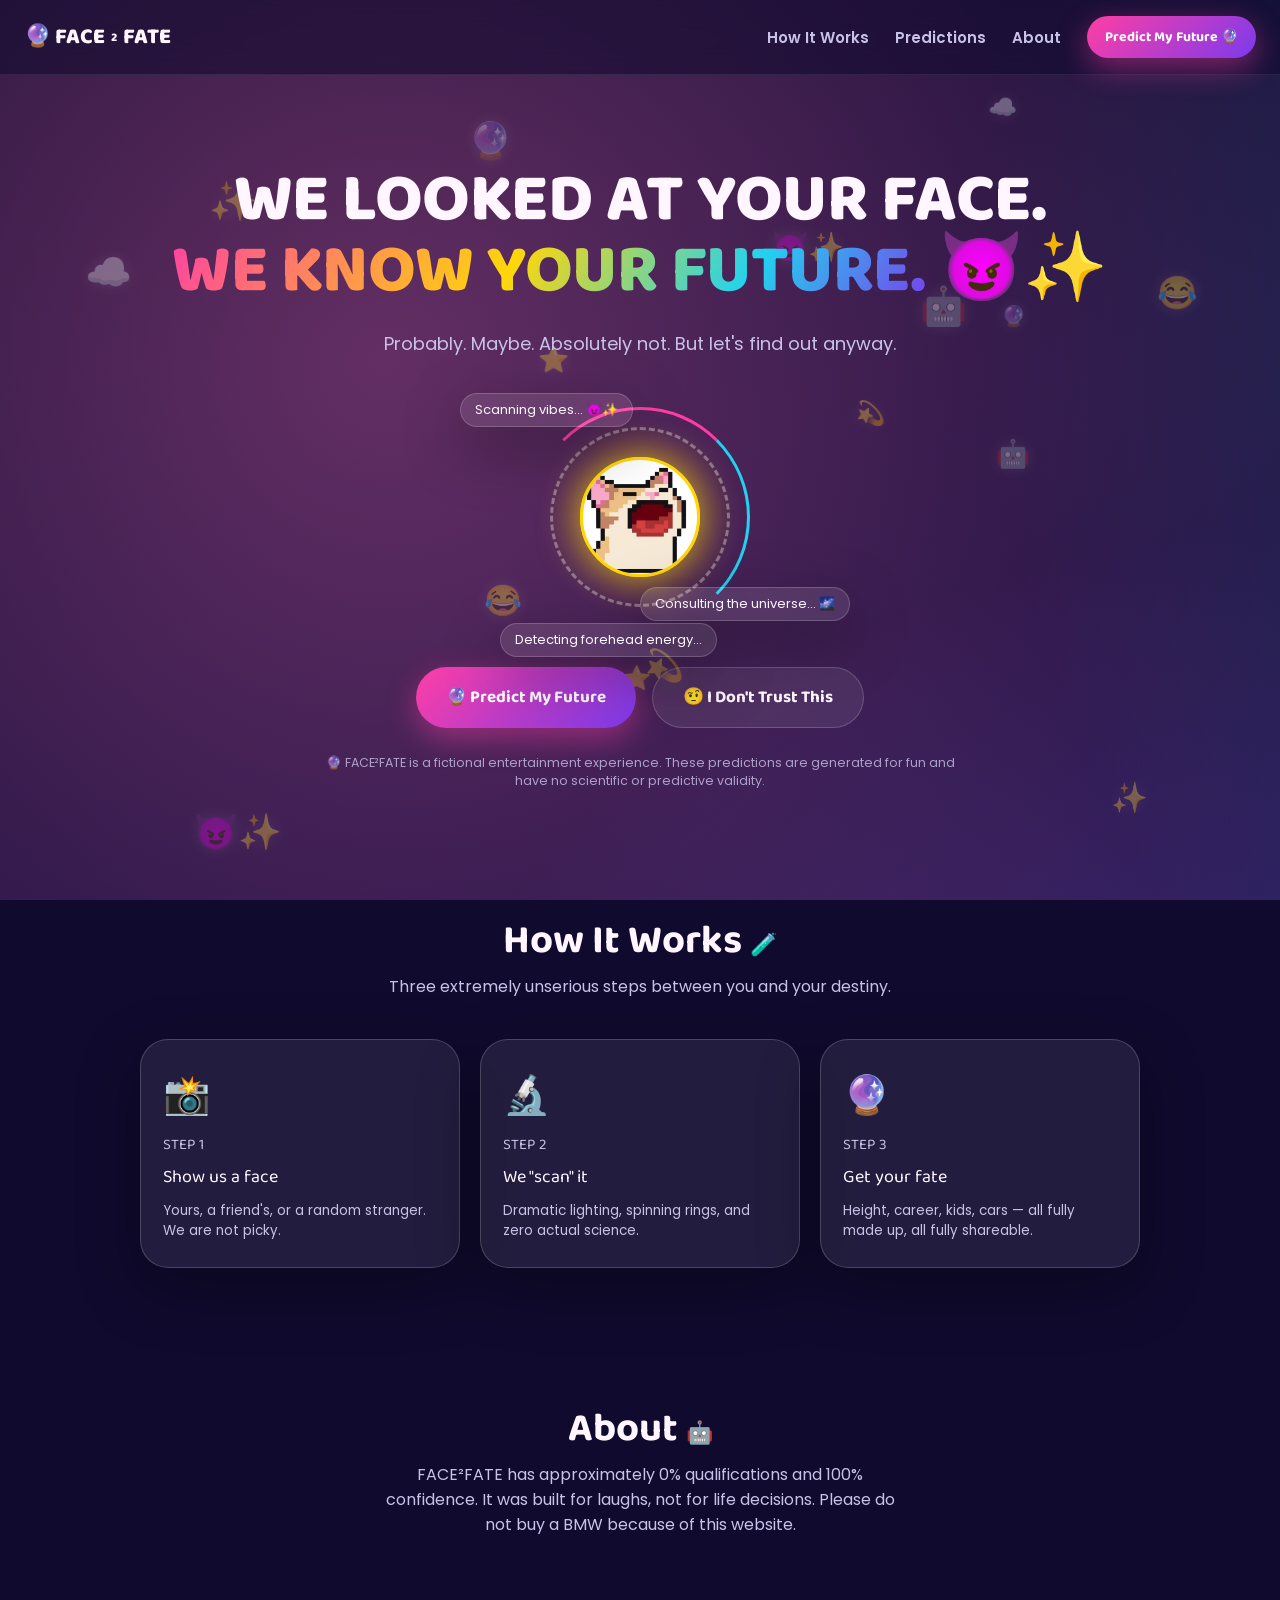
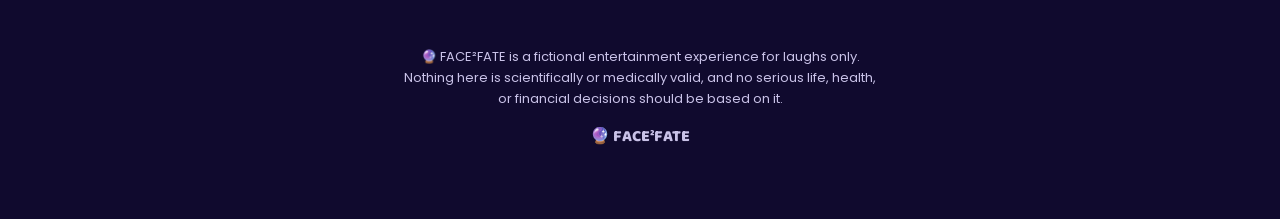
==== frontend/trial.html @ f9b1c4c4 "final" ====
<!DOCTYPE html>
<html lang="en">
<head>
<meta charset="UTF-8">
<meta name="viewport" content="width=device-width, initial-scale=1.0">
<title>FACE²FATE — We Looked At Your Face. We Know Your Future.</title>
<link rel="preconnect" href="https://fonts.googleapis.com">
<link href="https://fonts.googleapis.com/css2?family=Baloo+2:wght@500;600;700;800&family=Poppins:wght@400;500;600;700&display=swap" rel="stylesheet">
<style>
  :root{
    --pink:#ff3ea5;
    --purple:#7c3aed;
    --cyan:#22d3ee;
    --yellow:#ffd60a;
    --bg-deep:#100a2e;
    --bg-deep2:#1c1049;
    --glass:rgba(255,255,255,0.08);
    --glass-border:rgba(255,255,255,0.18);
    --ink:#fff6ff;
    --ink-dim:#c9c2e8;
    --radius-lg:28px;
    --radius-md:20px;
    --radius-sm:14px;
  }
  *{box-sizing:border-box;}
  html{scroll-behavior:smooth;}
  body{
    margin:0;
    font-family:'Poppins',sans-serif;
    color:var(--ink);
    background:var(--bg-deep);
    overflow-x:hidden;
    min-height:100vh;
  }
  h1,h2,h3,.display{
    font-family:'Baloo 2',cursive;
    line-height:1.05;
    margin:0;
  }
  a{color:inherit;}
  button{font-family:inherit;}

  /* ---------- animated background ---------- */
  .bg-wrap{
    position:fixed;
    inset:0;
    z-index:-2;
    background:
      radial-gradient(circle at 15% 20%, rgba(248, 111, 184, 0.35), transparent 40%),
      radial-gradient(circle at 85% 15%, rgba(82, 206, 226, 0.3), transparent 45%),
      radial-gradient(circle at 50% 85%, rgba(158, 113, 236, 0.4), transparent 50%),
      linear-gradient(160deg, var(--bg-deep), var(--bg-deep2) 60%, #240f3f 100%);
    background-size:200% 200%;
    animation: bgShift 18s ease-in-out infinite;
  }
  @keyframes bgShift{
    0%{background-position:0% 0%;}
    50%{background-position:100% 60%;}
    100%{background-position:0% 0%;}
  }
  .floaters{
    position:fixed; inset:0; z-index:-1; overflow:hidden; pointer-events:none;
  }
  .floater{
    position:absolute;
    font-size:28px;
    opacity:0.35;
    filter:drop-shadow(0 0 8px rgba(255,255,255,0.25));
    animation-name: floatUp;
    animation-timing-function: ease-in-out;
    animation-iteration-count: infinite;
  }
  @keyframes floatUp{
    0%{ transform:translateY(0) translateX(0) rotate(0deg); }
    50%{ transform:translateY(-40px) translateX(20px) rotate(15deg); }
    100%{ transform:translateY(0) translateX(0) rotate(0deg); }
  }

  /* ---------- utility ---------- */
  .wrap{max-width:1080px;margin:0 auto;padding:0 24px;}
  .glass{
    background:var(--glass);
    border:1px solid var(--glass-border);
    backdrop-filter:blur(18px);
    -webkit-backdrop-filter:blur(18px);
    border-radius:var(--radius-lg);
    box-shadow:0 20px 60px rgba(0,0,0,0.35);
  }
  .btn{
    display:inline-flex;align-items:center;gap:8px;
    border:none;cursor:pointer;
    border-radius:100px;
    padding:16px 30px;
    font-weight:700;
    font-size:17px;
    font-family:'Baloo 2',cursive;
    transition:transform .18s ease, box-shadow .18s ease, filter .18s ease;
    -webkit-tap-highlight-color:transparent;
  }
  .btn:active{transform:scale(0.95);}
  .btn:hover{transform:translateY(-3px) scale(1.03);}
  .btn-primary{
    background:linear-gradient(135deg, var(--pink), var(--purple));
    color:white;
    box-shadow:0 10px 30px rgba(255,62,165,0.45);
  }
  .btn-primary:hover{ box-shadow:0 16px 40px rgba(255,62,165,0.65); }
  .btn-ghost{
    background:rgba(255,255,255,0.08);
    color:var(--ink);
    border:1.5px solid var(--glass-border);
  }
  .btn-ghost:hover{background:rgba(255,255,255,0.16);}
  .btn-small{padding:10px 18px;font-size:14px;border-radius:100px;}
  .pill{
    display:inline-block;
    padding:6px 16px;
    border-radius:100px;
    background:rgba(255,255,255,0.1);
    border:1px solid var(--glass-border);
    font-size:13px;
    color:var(--ink-dim);
  }
  .grad-text{
    background:linear-gradient(120deg,var(--pink),var(--yellow) 45%,var(--cyan) 75%,var(--purple));
    -webkit-background-clip:text;background-clip:text;color:transparent;
  }
  .screen{ display:none; animation:fadeIn .5s ease both; }
  .screen.active{ display:block; }
  @keyframes fadeIn{ from{opacity:0; transform:translateY(14px);} to{opacity:1; transform:translateY(0);} }
  @media (prefers-reduced-motion: reduce){
    *{animation-duration:0.001ms !important; animation-iteration-count:1 !important; transition-duration:0.001ms !important;}
  }
  :focus-visible{ outline:3px solid var(--yellow); outline-offset:3px; border-radius:8px; }

  /* ---------- navbar ---------- */
  nav{
    position:sticky; top:0; z-index:50;
    display:flex; align-items:center; justify-content:space-between;
    padding:16px 24px;
    backdrop-filter:blur(14px); -webkit-backdrop-filter:blur(14px);
    background:rgba(16,10,46,0.55);
    border-bottom:1px solid rgba(255,255,255,0.08);
  }
  .logo{
    font-family:'Baloo 2',cursive; font-weight:800; font-size:22px;
    display:flex; align-items:center; gap:6px;
  }
  .navlinks{ display:flex; gap:26px; align-items:center; }
  .navlinks a{ font-size:15px; color:var(--ink-dim); text-decoration:none; font-weight:600; }
  .navlinks a:hover{ color:var(--ink); }
  @media (max-width:760px){ .navlinks .navlink{display:none;} }

  /* ---------- hero ---------- */
  .hero{ padding:90px 24px 60px; text-align:center; position:relative; }
  .hero h1{
    font-size:clamp(34px,7vw,68px);
    font-weight:800;
    letter-spacing:-0.5px;
  }
  .hero p.sub{
    margin:22px auto 0;
    max-width:520px;
    font-size:18px;
    color:var(--ink-dim);
  }
  .scanner-hero{
    margin:50px auto 10px;
    width:220px; height:220px;
    position:relative;
    display:flex;align-items:center;justify-content:center;
  }
  .scanner-hero .ring{
    position:absolute; inset:0;
    border-radius:50%;
    border:3px solid transparent;
    border-top-color:var(--pink);
    border-right-color:var(--cyan);
    animation:spin 3s linear infinite;
  }
  .scanner-hero .ring2{
    position:absolute; inset:20px;
    border-radius:50%;
    border:3px dashed rgba(255,255,255,0.35);
    animation:spin 6s linear infinite reverse;
  }
  @keyframes spin{ to{ transform:rotate(360deg); } }
  .face-crossfade{
    position:relative;
    width:120px; height:120px;
  }
  .face-photo{
    position:absolute; top:0; left:0;
    width:120px; height:120px;
    border-radius:50%;
    object-fit:cover;
    background:#fff;
    border:3px solid var(--yellow);
    filter:drop-shadow(0 0 20px rgba(255,214,10,0.5));
  }
  .photo-a{ animation: crossfadeA 0.8s ease-in-out infinite, pulseFace 2.4s ease-in-out infinite; }
  .photo-b{ animation: crossfadeB 0.8s ease-in-out infinite, pulseFace 2.4s ease-in-out infinite; }
  @keyframes crossfadeA{
    0%, 38%   { opacity:1; }
    50%, 88%  { opacity:0; }
    100%      { opacity:1; }
  }
  @keyframes crossfadeB{
    0%, 38%   { opacity:0; }
    50%, 88%  { opacity:1; }
    100%      { opacity:0; }
  }
  @keyframes pulseFace{ 0%,100%{ transform:scale(1);} 50%{ transform:scale(1.08);} }
  .float-tag{
    position:absolute;
    font-size:13px;
    padding:6px 14px;
    border-radius:100px;
    background:rgba(255,255,255,0.1);
    border:1px solid var(--glass-border);
    white-space:nowrap;
    animation:tagFloat 4s ease-in-out infinite;
  }
  @keyframes tagFloat{ 0%,100%{transform:translateY(0);} 50%{transform:translateY(-10px);} }
  .cta-row{ display:flex; gap:16px; justify-content:center; flex-wrap:wrap; margin-top:40px; }
  .disclaimer-strip{
    margin:26px auto 0; max-width:640px;
    font-size:12.5px; color:var(--ink-dim); opacity:0.8;
  }

  /* ---------- section titles ---------- */
  .section{ padding:70px 24px; position:relative; }
  .section-title{
    font-size:clamp(26px,4.4vw,40px);
    text-align:center;
    margin-bottom:12px;
  }
  .section-sub{ text-align:center; color:var(--ink-dim); max-width:520px; margin:0 auto 40px; }

  /* ---------- upload screen ---------- */
  .upload-card{ max-width:640px; margin:40px auto; padding:44px; text-align:center; }
  .dropzone{
    position:relative;
    min-height:220px;
    display:flex; align-items:center; justify-content:center;
    border:2.5px dashed rgba(255,255,255,0.35);
    border-radius:var(--radius-md);
    padding:50px 20px;
    cursor:pointer;
    overflow:hidden;
    transition:border-color .2s, background .2s;
  }
  .dropzone:hover, .dropzone.drag{ border-color:var(--pink); background:rgba(255,62,165,0.08); }
  .dropzone.camera-active{ cursor:default; padding:0; border-style:solid; border-color:var(--cyan); }
  .dropzone .big-emoji{ font-size:52px; display:block; margin-bottom:14px; }
  .dropzone .main-txt{ font-family:'Baloo 2',cursive; font-size:20px; }
  .dropzone .sub-txt{ color:var(--ink-dim); font-size:14px; margin-top:6px; }
  #cameraVideo{
    width:100%; height:100%; min-height:220px;
    object-fit:cover; border-radius:calc(var(--radius-md) - 3px);
    display:none;
  }
  #previewImg{
    width:100%; height:100%; min-height:220px;
    object-fit:cover; border-radius:calc(var(--radius-md) - 3px);
    display:none;
  }
  .dropzone.has-preview{ cursor:pointer; padding:0; border-style:solid; border-color:var(--pink); }
  #fileInput{ display:none; }
  .upload-actions{ display:flex; gap:14px; justify-content:center; margin-top:24px; flex-wrap:wrap; }
  .preview-wrap{ margin-top:26px; }
  .preview-wrap img{ max-width:220px; border-radius:20px; border:3px solid var(--glass-border); }
  .tiny-note{ font-size:13px; color:var(--ink-dim); margin-top:18px; }

  /* ---------- scanner screen ---------- */
  .scan-stage{ position:relative; max-width:480px; margin:30px auto; text-align:center; padding:40px 30px; }
  .scan-orbit-wrap{ position:relative; width:320px; height:320px; margin:0 auto 6px; }
  .scan-frame{
    position:absolute; top:50%; left:50%; transform:translate(-50%,-50%);
    width:240px; height:240px;
    border-radius:28px; overflow:hidden;
    border:3px solid var(--cyan);
    box-shadow:0 0 40px rgba(34,211,238,0.5);
  }
  .orbit-bubble{
    position:absolute; top:50%; left:50%;
    transform:translate(-50%,-50%);
    padding:6px 12px;
    border-radius:100px;
    font-size:12px;
    font-family:'Baloo 2',cursive;
    white-space:nowrap;
    background:rgba(255,255,255,0.12);
    border:1px solid var(--glass-border);
    pointer-events:none;
    z-index:5;
  }
  .scan-frame img{ width:100%; height:100%; object-fit:cover; display:block; }
  .scan-line{
    position:absolute; left:0; right:0; height:3px;
    background:linear-gradient(90deg, transparent, var(--cyan), transparent);
    box-shadow:0 0 12px 3px var(--cyan);
    animation:scanMove 1.6s ease-in-out infinite;
  }
  @keyframes scanMove{ 0%{ top:0%;} 50%{top:96%;} 100%{top:0%;} }
  .corner{ position:absolute; width:26px; height:26px; border:3px solid var(--yellow); }
  .corner.tl{ top:6px; left:6px; border-right:none; border-bottom:none; }
  .corner.tr{ top:6px; right:6px; border-left:none; border-bottom:none; }
  .corner.bl{ bottom:6px; left:6px; border-right:none; border-top:none; }
  .corner.br{ bottom:6px; right:6px; border-left:none; border-top:none; }
  .scan-msg{ font-family:'Baloo 2',cursive; font-size:19px; min-height:28px; }
  .progress-outer{
    width:100%; height:14px; border-radius:100px; background:rgba(255,255,255,0.12);
    margin-top:20px; overflow:hidden; border:1px solid var(--glass-border);
  }
  .progress-inner{
    height:100%; border-radius:100px; width:0%;
    background:linear-gradient(90deg, var(--pink), var(--yellow), var(--cyan));
    transition:width .4s ease;
  }
  .progress-pct{ margin-top:8px; font-size:13px; color:var(--ink-dim); }

  /* ---------- results ---------- */
  .result-header{ text-align:center; padding:50px 24px 10px; }
  .subject-card{
    max-width:340px; margin:24px auto; padding:26px; text-align:center;
  }
  .subject-card img{ width:140px; height:140px; object-fit:cover; border-radius:50%; border:4px solid var(--yellow); }
  .accuracy{ font-family:'Baloo 2',cursive; font-size:30px; margin-top:14px; }
  .accuracy-note{ font-size:12px; color:var(--ink-dim); margin-top:4px; }

  .meter-grid{
    display:grid; grid-template-columns:repeat(auto-fit,minmax(230px,1fr));
    gap:16px; max-width:900px; margin:30px auto 0;
  }
  .meter-card{ padding:18px 20px; }
  .meter-label{ display:flex; justify-content:space-between; font-size:14px; margin-bottom:8px; font-weight:600; }
  .meter-bar-outer{ height:10px; border-radius:100px; background:rgba(255,255,255,0.12); overflow:hidden; }
  .meter-bar-inner{ height:100%; border-radius:100px; width:0%; transition:width 1.1s cubic-bezier(.2,.8,.2,1); }

  .height-card{ max-width:560px; margin:50px auto; padding:40px; text-align:center; }
  .height-num{ font-family:'Baloo 2',cursive; font-size:64px; margin:10px 0; }
  .height-conf{ color:var(--ink-dim); font-size:14px; margin-bottom:14px; }
  .height-explain{ font-size:15px; line-height:1.6; max-width:440px; margin:0 auto; color:var(--ink); }

  .pred-grid{
    display:grid; grid-template-columns:repeat(auto-fit,minmax(250px,1fr));
    gap:20px; max-width:1000px; margin:0 auto;
  }
  .pred-card{
    padding:26px 22px; text-align:left; position:relative; overflow:hidden;
    transition:transform .25s ease;
  }
  .pred-card:hover{ transform:translateY(-6px); }
  .pred-emoji{ font-size:38px; display:block; margin-bottom:10px; }
  .pred-title{ font-family:'Baloo 2',cursive; font-size:15px; color:var(--ink-dim); margin-bottom:6px; }
  .pred-value{ font-family:'Baloo 2',cursive; font-size:24px; margin-bottom:10px; }
  .pred-conf{ font-size:12px; color:var(--yellow); margin-bottom:10px; }
  .pred-explain{ font-size:13.5px; line-height:1.5; color:var(--ink-dim); }

  .stats-grid{
    display:grid; grid-template-columns:repeat(auto-fit,minmax(210px,1fr));
    gap:16px; max-width:960px; margin:0 auto;
  }
  .stat-card{ padding:20px; text-align:center; }
  .stat-num{ font-family:'Baloo 2',cursive; font-size:36px; }
  .stat-label{ font-size:12.5px; color:var(--ink-dim); margin-top:6px; letter-spacing:0.3px; }

  .science-card{ max-width:760px; margin:0 auto; padding:36px; }
  .formula{
    font-family:'Baloo 2',cursive;
    background:rgba(0,0,0,0.25);
    border-radius:16px; padding:14px 18px; margin:10px 0;
    font-size:15px; text-align:center;
  }

  .roast-box{ max-width:600px; margin:0 auto; padding:34px; text-align:center; }
  .roast-text{ font-size:18px; font-family:'Baloo 2',cursive; min-height:60px; margin-bottom:20px; }

  .random-box{ max-width:600px; margin:0 auto; padding:34px; text-align:center; }
  .random-text{ font-size:17px; min-height:50px; margin-bottom:18px; }

  .share-card{
    max-width:380px; margin:0 auto; padding:30px; text-align:center;
    background:linear-gradient(160deg, rgba(255,62,165,0.18), rgba(124,58,237,0.22));
  }
  .share-card img{ width:90px;height:90px;border-radius:50%;object-fit:cover;border:3px solid var(--yellow); }
  .share-logo{ font-family:'Baloo 2',cursive; font-weight:800; font-size:18px; margin-top:10px; }
  .share-line{ font-size:13px; margin:4px 0; color:var(--ink-dim); }
  .share-stats{ display:flex; flex-wrap:wrap; gap:8px; justify-content:center; margin:14px 0; }
  .share-stats span{ font-size:12px; background:rgba(255,255,255,0.12); padding:5px 10px; border-radius:100px; }
  .share-oneliner{ font-family:'Baloo 2',cursive; font-size:14px; margin:10px 0; }
  .share-footer{ font-size:11px; opacity:0.7; margin-top:10px; }
  .share-actions{ display:flex; gap:10px; justify-content:center; flex-wrap:wrap; margin-top:26px; }

  .action-row{ display:flex; gap:16px; justify-content:center; flex-wrap:wrap; margin:50px auto; }

  .compare-grid{ display:grid; grid-template-columns:1fr 1fr; gap:20px; max-width:760px; margin:20px auto; }
  @media (max-width:600px){ .compare-grid{ grid-template-columns:1fr; } }
  .compare-col{ padding:22px; text-align:center; }
  .compare-col img{ width:80px;height:80px;border-radius:50%;object-fit:cover;border:3px solid var(--cyan); margin-bottom:10px;}
  .compare-row{ display:flex; justify-content:space-between; font-size:13.5px; padding:6px 0; border-bottom:1px solid rgba(255,255,255,0.08); }

  footer{ text-align:center; padding:50px 24px 70px; color:var(--ink-dim); font-size:13px; }
  footer .foot-disclaimer{ max-width:480px; margin:0 auto 14px; line-height:1.6; }

  .confetti-piece{
    position:fixed; top:-20px; z-index:999; pointer-events:none;
    border-radius:2px;
  }
  @keyframes confettiFall{
    to{ transform:translateY(110vh) rotate(540deg); opacity:0.3; }
  }
</style>
</head>
<body>

<div class="bg-wrap"></div>
<div class="floaters" id="floaters"></div>

<nav>
  <div class="logo">🔮 FACE<sup style="font-size:12px">2</sup>FATE</div>
  <div class="navlinks">
    <a class="navlink" href="#howitworks">How It Works</a>
    <a class="navlink" href="#predictions">Predictions</a>
    <a class="navlink" href="#about">About</a>
    <button class="btn btn-primary btn-small" onclick="goTo('upload')">Predict My Future 🔮</button>
  </div>
</nav>

<!-- ===================== HERO / LANDING ===================== -->
<section id="home" class="screen active" data-screen="home">
  <div class="hero wrap">
    <h1>WE LOOKED AT YOUR FACE.<br><span class="grad-text">WE KNOW YOUR FUTURE.</span> 😈✨</h1>
    <p class="sub">Probably. Maybe. Absolutely not. But let's find out anyway.</p>

    <div class="scanner-hero">
      <div class="ring"></div>
      <div class="ring2"></div>
      <div class="face-crossfade">
        <img src="[data-uri]" class="face-photo photo-a" alt="Face preview">
        <img src="[data-uri]" class="face-photo photo-b" alt="Face preview">
      </div>
      <span class="float-tag glass" style="top:-14px; left:-70px;">Scanning vibes… 😈✨</span>
      <span class="float-tag glass" style="bottom:6px; right:-100px;">Consulting the universe… 🌌</span>
      <span class="float-tag glass" style="bottom:-30px; left:-30px;">Detecting forehead energy…</span>
    </div>

    <div class="cta-row">
      <button class="btn btn-primary" onclick="goTo('upload')">🔮 Predict My Future</button>
      <button class="btn btn-ghost" onclick="wobbleDoubt()">🤨 I Don't Trust This</button>
    </div>
    <p class="disclaimer-strip">🔮 FACE²FATE is a fictional entertainment experience. These predictions are generated for fun and have no scientific or predictive validity.</p>
  </div>

  <div id="howitworks" class="section">
    <h2 class="section-title">How It Works <span style="font-size:22px">🧪</span></h2>
    <p class="section-sub">Three extremely unserious steps between you and your destiny.</p>
    <div class="pred-grid">
      <div class="glass pred-card"><span class="pred-emoji">📸</span><div class="pred-title">STEP 1</div><div class="pred-value" style="font-size:18px">Show us a face</div><div class="pred-explain">Yours, a friend's, or a random stranger. We are not picky.</div></div>
      <div class="glass pred-card"><span class="pred-emoji">🔬</span><div class="pred-title">STEP 2</div><div class="pred-value" style="font-size:18px">We "scan" it</div><div class="pred-explain">Dramatic lighting, spinning rings, and zero actual science.</div></div>
      <div class="glass pred-card"><span class="pred-emoji">🔮</span><div class="pred-title">STEP 3</div><div class="pred-value" style="font-size:18px">Get your fate</div><div class="pred-explain">Height, career, kids, cars — all fully made up, all fully shareable.</div></div>
    </div>
  </div>

  <div id="about" class="section" style="padding-bottom:20px;">
    <h2 class="section-title">About <span style="font-size:22px">🤖</span></h2>
    <p class="section-sub">FACE²FATE has approximately 0% qualifications and 100% confidence. It was built for laughs, not for life decisions. Please do not buy a BMW because of this website.</p>
  </div>
</section>

<!-- ===================== UPLOAD SCREEN ===================== -->
<section class="screen" data-screen="upload">
  <div class="wrap">
    <div class="result-header">
      <h2 class="section-title">Show us the face that started all this. 😈✨</h2>
    </div>
    <div class="glass upload-card">
      <div class="dropzone" id="dropzone">
        <div id="dropzoneContent">
          <span class="big-emoji">📸</span>
          <div class="main-txt">Drop a face here</div>
          <div class="sub-txt">or click to upload</div>
        </div>
        <video id="cameraVideo" autoplay playsinline muted style="display:none;"></video>
        <img id="previewImg" alt="Uploaded face preview" style="display:none;">
      </div>
      <input type="file" id="fileInput" accept="image/*">
      <p class="tiny-note" id="previewHint" style="display:none;">Looking good. Ready when you are. 😌</p>
      <div class="upload-actions">
        <button class="btn btn-ghost" id="cameraBtn">📷 Use Camera</button>
        <button class="btn btn-ghost" id="randomBtn">🎲 Use a Random Stranger</button>
      </div>
      <button class="btn btn-primary btn-small" id="captureBtn" style="display:none; margin-top:14px;">📸 Capture</button>
      <p class="tiny-note">Don't worry. We're only judging your future. 😌<br>Entertainment only. Our AI has approximately 0% qualifications.</p>
      <div style="margin-top:20px;">
        <button class="btn btn-primary" id="startScanBtn" disabled>🔮 Reveal My Destiny</button>
      </div>
    </div>
  </div>
</section>

<!-- ===================== SCANNER SCREEN ===================== -->
<section class="screen" data-screen="scan">
  <div class="wrap">
    <div class="glass scan-stage">
      <button class="btn btn-ghost btn-small" id="muteBtn" style="position:absolute; top:16px; right:16px;">🔊</button>
      <div class="scan-orbit-wrap" id="scanOrbitWrap">
        <div class="scan-frame">
          <img id="scanImg" alt="Face being scanned">
          <div class="scan-line"></div>
          <div class="corner tl"></div><div class="corner tr"></div>
          <div class="corner bl"></div><div class="corner br"></div>
        </div>
      </div>
      <div class="scan-msg" id="scanMsg">😈✨ Locating forehead…</div>
      <div class="progress-outer"><div class="progress-inner" id="scanProgress"></div></div>
      <div class="progress-pct" id="scanPct">0%</div>
    </div>
  </div>
</section>

<!-- ===================== RESULTS SCREEN ===================== -->
<section class="screen" data-screen="results">
  <div class="wrap">
    <div class="result-header">
      <p class="pill">DESTINY FOUND ✨</p>
      <h2 class="section-title" style="margin-top:14px;">Subject Detected.</h2>
    </div>

    <div class="glass subject-card">
      <img id="resultImg" alt="Scanned face">
      <div class="accuracy">Future Accuracy: <span class="grad-text" id="accuracyNum">97.3%</span></div>
      <div class="accuracy-note">Accuracy may decrease dramatically if you are holding your phone upside down.</div>
    </div>

    <div class="meter-grid" id="meterGrid"></div>

    <div class="glass height-card">
      <div class="pill">📏 HEIGHT PREDICTION</div>
      <div class="height-num grad-text" id="heightNum">5'8"</div>
      <div class="height-conf" id="heightConf">Confidence: 73%</div>
      <div class="height-explain" id="heightExplain"></div>
      <button class="btn btn-ghost btn-small" style="margin-top:20px;" id="roastHeightBtn">😂 Roast My Height Prediction</button>
      <div class="height-explain" id="heightRoast" style="margin-top:12px; color:var(--yellow);"></div>
    </div>

    <div id="predictions" class="section" style="padding-top:10px;">
      <h2 class="section-title">YOUR FUTURE, <span class="grad-text">ACCORDING TO ABSOLUTELY NOTHING</span></h2>
      <div class="pred-grid" id="predGrid"></div>
    </div>

    <div class="section" style="padding-top:0;">
      <h2 class="section-title">📊 Future Statistics</h2>
      <div class="stats-grid" id="statsGrid"></div>
    </div>

    <div class="section" style="padding-top:0;">
      <h2 class="section-title">🧪 The Very Real Science Behind This</h2>
      <div class="glass science-card">
        <p id="scienceIntro"></p>
        <div class="formula">FACE ENERGY × JAWLINE² ÷ EYEBROW CHAOS = FUTURE CAR</div>
        <div class="formula">FOREHEAD INDEX + SMILE VELOCITY = CHILD COUNT</div>
        <div class="formula">NOSE ANGLE × VIBE COEFFICIENT = HEIGHT</div>
      </div>
    </div>

    <div class="section" style="padding-top:0;">
      <div class="glass roast-box">
        <h3 style="font-size:22px; margin-bottom:16px;">😂 Roast Section</h3>
        <div class="roast-text" id="roastText">Click below if you dare.</div>
        <button class="btn btn-primary" id="roastBtn">🔥 Roast Me</button>
      </div>
    </div>

    <div class="section" style="padding-top:0;">
      <div class="glass random-box">
        <h3 style="font-size:22px; margin-bottom:16px;">🎲 One Completely Unnecessary Prediction</h3>
        <div class="random-text" id="randomText">Everyone deserves at least one useless fact about their future.</div>
        <button class="btn btn-ghost" id="randomBtnGen">🎲 Give Me One</button>
      </div>
    </div>

    <div class="section" style="padding-top:0;">
      <h2 class="section-title">Your Future Deserves To Be Shared.</h2>
      <div class="glass share-card" id="shareCard">
        <div class="share-logo">🔮 FACE²FATE</div>
        <img id="shareImg" alt="">
        <div class="share-oneliner" id="shareOneliner"></div>
        <div class="share-stats" id="shareStats"></div>
        <div class="share-footer">Powered by highly questionable science.</div>
      </div>
      <div class="share-actions">
        <button class="btn btn-ghost btn-small" id="screenshotBtn">📸 Screenshot Tip</button>
        <button class="btn btn-ghost btn-small" id="copyBtn">📋 Copy Prediction</button>
        <button class="btn btn-ghost btn-small" id="shareBtn">🔗 Share</button>
        <button class="btn btn-ghost btn-small" id="shareRoastBtn">😂 Share My Roast</button>
      </div>
    </div>

    <div class="action-row">
      <button class="btn btn-primary" id="tryAgainBtn">🔄 Scan Another Victim</button>
      <button class="btn btn-ghost" id="compareBtn">👯 Compare With a Friend</button>
    </div>
  </div>
</section>

<!-- ===================== COMPARE SCREEN ===================== -->
<section class="screen" data-screen="compare">
  <div class="wrap">
    <div class="result-header">
      <h2 class="section-title">👯 Compare Destinies</h2>
      <p class="section-sub">Your first scan is already in. Add a friend to see who wins at life (according to nothing).</p>
    </div>
    <div id="compareUploadArea" class="glass upload-card">
      <div class="dropzone" id="dropzone2">
        <span class="big-emoji">📸</span>
        <div class="main-txt">Drop your friend's face here</div>
        <div class="sub-txt">or click to upload</div>
      </div>
      <input type="file" id="fileInput2" accept="image/*">
      <div class="upload-actions">
        <button class="btn btn-ghost" id="randomBtn2">🎲 Use a Random Stranger</button>
      </div>
    </div>
    <div id="compareResultArea" style="display:none;">
      <div class="compare-grid" id="compareGrid"></div>
      <div class="action-row">
        <button class="btn btn-primary" id="backToResultsBtn">⬅ Back to My Results</button>
      </div>
    </div>
  </div>
</section>

<footer>
  <p class="foot-disclaimer">🔮 FACE²FATE is a fictional entertainment experience for laughs only. Nothing here is scientifically or medically valid, and no serious life, health, or financial decisions should be based on it.</p>
  <div class="logo" style="justify-content:center; font-size:16px;">🔮 FACE²FATE</div>
</footer>

<script>
(function(){
  "use strict";

  /* ================= FLOATING BACKGROUND EMOJIS ================= */
  const floatEmojis = ["✨","💫","🔮","😈✨","🤖","😂","☁️","⭐"];
  const floatersEl = document.getElementById('floaters');
  for(let i=0;i<16;i++){
    const el = document.createElement('div');
    el.className = 'floater';
    el.textContent = floatEmojis[i % floatEmojis.length];
    el.style.left = Math.random()*100 + 'vw';
    el.style.top = Math.random()*100 + 'vh';
    el.style.animationDuration = (6 + Math.random()*8) + 's';
    el.style.animationDelay = (Math.random()*4) + 's';
    el.style.fontSize = (18 + Math.random()*22) + 'px';
    floatersEl.appendChild(el);
  }

  /* ================= SCREEN ROUTER ================= */
  function goTo(name){
    document.querySelectorAll('.screen').forEach(s=>s.classList.remove('active'));
    const target = document.querySelector('.screen[data-screen="'+name+'"]');
    if(target){ target.classList.add('active'); window.scrollTo({top:0, behavior:'smooth'}); }
  }
  window.goTo = goTo;

  function wobbleDoubt(){
    const btn = event.target;
    btn.style.transition='transform .5s';
    btn.style.transform='rotate(-8deg)';
    setTimeout(()=>{ btn.style.transform='rotate(8deg)'; },150);
    setTimeout(()=>{ btn.style.transform='rotate(0deg)'; },300);
    btn.textContent = "😤 Fine, I'll try it";
    setTimeout(()=>{ btn.textContent = "🤨 I Don't Trust This"; },2200);
  }
  window.wobbleDoubt = wobbleDoubt;

  /* ================= SEEDED RNG (deterministic per image) ================= */
  function hashStringToSeed(str){
    let h = 1779033703 ^ str.length;
    for(let i=0;i<str.length;i++){
      h = Math.imul(h ^ str.charCodeAt(i), 3432918353);
      h = (h << 13) | (h >>> 19);
    }
    return function(){
      h = Math.imul(h ^ (h >>> 16), 2246822507);
      h = Math.imul(h ^ (h >>> 13), 3266489909);
      h ^= h >>> 16;
      return (h >>> 0) / 4294967296;
    };
  }
  function makeRng(seedStr){
    const seedFn = hashStringToSeed(seedStr);
    let s = seedFn();
    return function(){
      s = (s * 9301 + 49297) % 233280;
      const r = (s / 233280 + seedFn())/2;
      return r - Math.floor(r);
    };
  }
  function pick(rng, arr){ return arr[Math.floor(rng()*arr.length)]; }
  function range(rng, min, max){ return Math.floor(rng()*(max-min+1))+min; }
  function randomPick(arr){ return arr[Math.floor(Math.random()*arr.length)]; }

  /* ================= PREDICTION ENGINE ================= */
  const HEIGHT_REASONS = [
    "Your eyebrows are approximately 4.7 vibes above average, suggesting elevated vertical ambition.",
    "Based on the scientifically questionable Face-to-Leg Ratio™ and your nose-to-horizontal-axis coefficient, we landed here.",
    "Your face has the aerodynamic characteristics of someone of exactly this height.",
    "Our algorithm measured your cheekbone tilt and multiplied it by pure confidence.",
    "The jawline-to-doorway clearance formula was decisive on this one.",
    "Your ears are positioned at an angle strongly correlated with this exact number, probably."
  ];
  const CHILD_REASONS = [
    "Your eyebrow spacing indicates moderate parental chaos.",
    "Your forehead suggests you will negotiate with toddlers instead of parenting them.",
    "Your smile has exactly this-many-child energy.",
    "Our sensors detected a strong 'I said no juice boxes' aura.",
    "Your nose bridge is statistically linked to bedtime negotiations."
  ];
  const CARS = ["Toyota Fortuner 🚙","Tesla ⚡","BMW 🏁","Mercedes 🖤","Jeep 🌲","Mini Cooper 🔵","Honda 🚗","Tata 🇮🇳","Maruti 🚘","A suspiciously fast go-kart 🏎️"];
  const CAR_REASONS = [
    "Your face contains 84% 'I have somewhere important to be' energy.",
    "Your eyebrows suggest you will one day say 'I deserve something nice' and immediately make a questionable financial decision.",
    "Our engine detected strong 'parking illegally with confidence' vibes.",
    "Your jawline has main-character-in-a-car-commercial energy.",
    "This is simply the car your aura insisted on."
  ];
  const HOMES = ["Kochi 🌴","Bengaluru 💻","Dubai 🌆","Mumbai 🌃","London 🇬🇧","New York 🗽","A tiny apartment above a bakery 🥐","A suspiciously expensive villa 🏛️","Still at your parents' house 💀","Somewhere with terrible rent 😩"];
  const HOME_REASONS = [
    "Your face has detected 3.2 units of luxury aspiration and exactly 0 units of financial restraint.",
    "Our geo-vibe scanner strongly disagrees with your current life plan.",
    "Your cheek symmetry is statistically associated with this exact zip code.",
    "This location matched your chaos-to-rent tolerance ratio.",
    "The algorithm consulted a map at random and this is what happened."
  ];
  const CAREERS = ["Software Engineer 👨‍💻","Entrepreneur 🚀","YouTuber 🎥","Government Employee 🏛️","Designer 🎨","AI Researcher 🤖","Professional Procrastinator 🛌","CEO of a company nobody understands 🧢","Full-time 'figuring it out' 🌀"];
  const CAREER_REASONS = [
    "You have the facial geometry of someone who opens LinkedIn once every six months and suddenly changes their entire career.",
    "Your eyebrows have 'I could run this meeting better' energy.",
    "This job matched your nap-to-ambition ratio precisely.",
    "Our unqualified algorithm is very confident about this one for no reason."
  ];
  const MONEY = ["Rich enough to order dessert without checking the price. 🍰","Comfortably middle class with occasional financial delusion. 💳","Will become rich and immediately buy something unnecessary. 🛍️","Your bank account will know suffering. 😅","Financially fine, emotionally reckless. 💸"];
  const RELATIONSHIP = ["Married at 27 💍","Married at 31 💒","Dating someone you met completely by accident 🎯","Your future spouse is currently unaware of your existence. 😈✨","You will reject them twice before realizing. 🙈","Single but suspiciously peaceful. 🧘"];
  const TRAVEL = ["Japan 🇯🇵","Switzerland 🇨🇭","Dubai 🇦🇪","Paris 🇫🇷","New York 🇺🇸","Maldives 🏝️","Somewhere you can't pronounce 🗺️","Your hometown because flights are expensive 💀"];
  const FOOD = ["Biriyani 🍛","Pizza 🍕","Shawarma 🌯","Burger 🍔","Mom's food 🍲","Instant noodles 🍜","Whatever your friend orders 🤷"];
  const PERSONALITY = [
    "You will become the friend everyone calls for advice but you yourself have no idea what you're doing.",
    "You will say 'I'll sleep early today' approximately 4,700 more times.",
    "Your future contains a suspicious amount of screenshots.",
    "You will open seventeen browser tabs and close zero of them.",
    "You will become weirdly attached to one specific mug."
  ];
  const ROASTS = [
    "Your future is looking bright. Your decision-making skills are not.",
    "According to our calculations, you have the financial discipline of a raccoon near a supermarket.",
    "You're predicted to own a nice car, but emotionally you're still riding the school bus.",
    "Your future children will ask you why you spent money on this website.",
    "Our AI ran the numbers twice, just to be sure you really are like this.",
    "Confidence: 97%. Self-awareness: 4%.",
    "You have big 'reply-all by accident' energy."
  ];
  const RANDOMS = [
    "You will accidentally become famous for a cooking video.",
    "You will own 17 water bottles and lose 16.",
    "One day you will become emotionally attached to a random café.",
    "You will have a favorite chair.",
    "You will argue with Google Maps.",
    "You will say '5 minutes' and arrive 37 minutes later.",
    "Your future pet will secretly control your household.",
    "You will buy a plant and immediately forget it exists.",
    "Someone will compliment your outfit on a day you almost didn't leave home.",
    "You will someday own an unnecessarily expensive coffee machine."
  ];
  const SCAN_MESSAGES = [
    "😈✨ Locating forehead…","📐 Measuring face-to-universe ratio…","🧠 Detecting questionable life choices…",
    "📊 Calculating height from vibes…","🚗 Predicting automobile ownership…","🏠 Consulting Zillow from the future…",
    "👶 Counting imaginary future children…","💰 Estimating future financial irresponsibility…",
    "🧙 Asking the ancient algorithm…","☁️ Checking cloud storage for your destiny…",
    "🤨 This face is suspiciously unpredictable…","🔮 Almost there…"
  ];

  const ORBIT_INSULTS = [
    "not bad, actually 😈✨","hmm, interesting choices","this jawline needs supervision",
    "sir, this is a Wendy's 🍔","bold forehead energy","the chin has questions",
    "we've seen worse. barely.","the algorithm is judging you softly","10/10 would analyze again",
    "your eyebrows are unionizing","suspicious amount of confidence detected","this face pays for guac"
  ];

  const CAMERA_LINES = [
    "Ooh, let's see what we're working with.",
    "Hold still, I'm judging you.",
    "Hmm, not that bad of a face.",
    "Say cheese, or don't, I'm not your mom.",
    "Loading your questionable future.",
    "This is going to be very unscientific."
  ];

  const VOICE_INSULT_LINES = [
    "Hmm, not that bad of a face.",
    "Let's see your future.",
    "Interesting bone structure.",
    "The algorithm is judging you softly.",
    "Please hold still, we're calculating your chaos levels.",
    "Wow. Okay. Moving on.",
    "This face has main character energy, allegedly.",
    "Calculating how many bad decisions you'll make.",
    "Your jawline is being cross examined.",
    "We've seen worse. Barely."
  ];

  let soundEnabled = true;
  function speakLine(text){
    if(!soundEnabled || !('speechSynthesis' in window)) return;
    try{
      window.speechSynthesis.cancel();
      const u = new SpeechSynthesisUtterance(text);
      u.pitch = 1.15; u.rate = 1.03; u.volume = 0.9;
      window.speechSynthesis.speak(u);
    }catch(e){ /* speech not available, fail silently */ }
  }

  function buildPrediction(seedStr){
    const rng = makeRng(seedStr);

    const heightIn = range(rng, 60, 76); // 5'0" to 6'4"
    const feet = Math.floor(heightIn/12), inches = heightIn%12;
    const heightStr = feet + "'" + inches + '"';
    const heightConf = range(rng,58,96);

    const meters = [
      {label:"🔥 Main Character Energy", val: range(rng,55,99)},
      {label:"🧠 Overthinking", val: range(rng,40,95)},
      {label:"💸 Financial Responsibility", val: range(rng,5,60)},
      {label:"🚗 Car Flex Potential", val: range(rng,30,95)},
      {label:"🍗 Says \"Let's Go Eat\"", val: range(rng,70,99)},
      {label:"🧙 Delulu Percentage", val: range(rng,20,90)},
    ];

    const stats = [
      {label:"CHAOS LEVEL", val: range(rng,40,99)},
      {label:"MAIN CHARACTER ENERGY", val: range(rng,50,99)},
      {label:"FINANCIAL RESPONSIBILITY", val: range(rng,5,60)},
      {label:"CHANCE OF MOVING ABROAD", val: range(rng,20,90)},
      {label:"CHANCE OF BUYING SOMETHING UNNECESSARY", val: range(rng,60,99)},
      {label:"CHANCE OF SAYING \"I'M TIRED\"", val: range(rng,85,100)},
      {label:"CHANCE OF BECOMING FAMOUS", val: range(rng,5,80)},
      {label:"CHANCE OF IGNORING GOOD ADVICE", val: range(rng,60,99)},
    ];

    return {
      height: heightStr,
      heightConfidence: heightConf,
      heightExplain: pick(rng, HEIGHT_REASONS),
      children: range(rng,0,5),
      childrenExplain: pick(rng, CHILD_REASONS),
      car: pick(rng, CARS),
      carExplain: pick(rng, CAR_REASONS),
      home: pick(rng, HOMES),
      homeExplain: pick(rng, HOME_REASONS),
      career: pick(rng, CAREERS),
      careerExplain: pick(rng, CAREER_REASONS),
      money: pick(rng, MONEY),
      relationship: pick(rng, RELATIONSHIP),
      travel: pick(rng, TRAVEL),
      food: pick(rng, FOOD),
      personality: pick(rng, PERSONALITY),
      accuracy: (90 + rng()*9.8).toFixed(1),
      meters, stats,
      _rng: rng
    };
  }

  function randomRoast(rng){ return pick(rng, ROASTS); }
  function randomFact(rng){ return pick(rng, RANDOMS); }

  /* ================= STATE ================= */
  let currentImageData = null;
  let currentPrediction = null;
  let compareImageData = null;
  let comparePrediction = null;
  let sessionCounter = 0;

  /* ================= UPLOAD SCREEN LOGIC ================= */
  const dropzone = document.getElementById('dropzone');
  const dropzoneContent = document.getElementById('dropzoneContent');
  const fileInput = document.getElementById('fileInput');
  const previewImg = document.getElementById('previewImg');
  const previewHint = document.getElementById('previewHint');
  const startScanBtn = document.getElementById('startScanBtn');
  const randomBtn = document.getElementById('randomBtn');
  const cameraBtn = document.getElementById('cameraBtn');
  const cameraVideo = document.getElementById('cameraVideo');
  const captureBtn = document.getElementById('captureBtn');
  let cameraActive = false;

  const PLACEHOLDER_FACES = [
    'https://api.dicebear.com/7.x/personas/svg?seed=Aria',
    'https://api.dicebear.com/7.x/personas/svg?seed=Bo',
    'https://api.dicebear.com/7.x/personas/svg?seed=Coco',
    'https://api.dicebear.com/7.x/personas/svg?seed=Dax',
    'https://api.dicebear.com/7.x/personas/svg?seed=Emu'
  ];

  function setUploadedImage(dataUrl){
    currentImageData = dataUrl;
    dropzoneContent.style.display = 'none';
    previewImg.src = dataUrl;
    previewImg.style.display = 'block';
    dropzone.classList.add('has-preview');
    previewHint.style.display = 'block';
    startScanBtn.disabled = false;
  }

  dropzone.addEventListener('click', ()=>{ if(!cameraActive) fileInput.click(); });
  dropzone.addEventListener('dragover', e=>{ e.preventDefault(); dropzone.classList.add('drag'); });
  dropzone.addEventListener('dragleave', ()=> dropzone.classList.remove('drag'));
  dropzone.addEventListener('drop', e=>{
    e.preventDefault(); dropzone.classList.remove('drag');
    const file = e.dataTransfer.files[0];
    if(file) readFile(file);
  });
  fileInput.addEventListener('change', e=>{
    const file = e.target.files[0];
    if(file) readFile(file);
  });
  function readFile(file){
    const reader = new FileReader();
    reader.onload = ()=> setUploadedImage(reader.result);
    reader.readAsDataURL(file);
  }

  randomBtn.addEventListener('click', ()=>{
    const url = PLACEHOLDER_FACES[Math.floor(Math.random()*PLACEHOLDER_FACES.length)];
    setUploadedImage(url);
  });

  let mediaStream = null;
  cameraBtn.addEventListener('click', async ()=>{
    try{
      mediaStream = await navigator.mediaDevices.getUserMedia({video:true});
      cameraVideo.srcObject = mediaStream;
      cameraActive = true;
      dropzone.classList.add('camera-active');
      dropzone.classList.remove('has-preview');
      dropzoneContent.style.display = 'none';
      previewImg.style.display = 'none';
      previewHint.style.display = 'none';
      cameraVideo.style.display = 'block';
      captureBtn.style.display = 'inline-flex';
      speakLine(randomPick(CAMERA_LINES));
    }catch(err){
      alert("Camera not available — please upload a photo instead. 📸");
    }
  });
  function stopCamera(){
    if(mediaStream){ mediaStream.getTracks().forEach(t=>t.stop()); mediaStream = null; }
    cameraActive = false;
    dropzone.classList.remove('camera-active');
    cameraVideo.style.display = 'none';
    captureBtn.style.display = 'none';
    dropzoneContent.style.display = 'block';
  }
  captureBtn.addEventListener('click', ()=>{
    const canvas = document.createElement('canvas');
    canvas.width = cameraVideo.videoWidth; canvas.height = cameraVideo.videoHeight;
    canvas.getContext('2d').drawImage(cameraVideo,0,0);
    const dataUrl = canvas.toDataURL('image/png');
    stopCamera();
    setUploadedImage(dataUrl);
  });

  startScanBtn.addEventListener('click', ()=>{
    if(!currentImageData) return;
    goTo('scan');
    runScanSequence(currentImageData, (imgData)=>{
      sessionCounter++;
      const seed = (imgData.length + '-' + sessionCounter + '-' + imgData.slice(0,40));
      currentPrediction = buildPrediction(seed);
      renderResults(currentImageData, currentPrediction);
      goTo('results');
      launchConfetti();
    });
  });

  /* ================= MUTE TOGGLE ================= */
  const muteBtn = document.getElementById('muteBtn');
  muteBtn.addEventListener('click', ()=>{
    soundEnabled = !soundEnabled;
    muteBtn.textContent = soundEnabled ? '🔊' : '🔇';
    if(!soundEnabled && 'speechSynthesis' in window) window.speechSynthesis.cancel();
  });

  /* ================= ORBITING INSULT BUBBLES ================= */
  let orbitFrame = null;
  let orbitBubbles = [];
  function startOrbit(){
    const wrap = document.getElementById('scanOrbitWrap');
    wrap.querySelectorAll('.orbit-bubble').forEach(el=>el.remove());
    orbitBubbles = [];
    const count = 4;
    const usedTexts = [];
    for(let i=0;i<count;i++){
      let txt;
      do{ txt = randomPick(ORBIT_INSULTS); }while(usedTexts.includes(txt) && usedTexts.length < ORBIT_INSULTS.length);
      usedTexts.push(txt);
      const el = document.createElement('div');
      el.className = 'orbit-bubble glass';
      el.textContent = txt;
      wrap.appendChild(el);
      orbitBubbles.push({
        el,
        angle: (Math.PI*2/count)*i,
        speed: 0.006 + Math.random()*0.004,
        radius: 148 + Math.random()*14
      });
    }
    const swapTimer = setInterval(()=>{
      if(!orbitBubbles.length){ clearInterval(swapTimer); return; }
      const b = orbitBubbles[Math.floor(Math.random()*orbitBubbles.length)];
      b.el.textContent = randomPick(ORBIT_INSULTS);
    }, 1400);
    wrap._swapTimer = swapTimer;

    function tick(){
      orbitBubbles.forEach(b=>{
        b.angle += b.speed;
        const x = Math.cos(b.angle) * b.radius;
        const y = Math.sin(b.angle) * b.radius * 0.62;
        b.el.style.transform = `translate(calc(-50% + ${x}px), calc(-50% + ${y}px))`;
        b.el.style.opacity = 0.55 + 0.45*((Math.sin(b.angle)+1)/2);
      });
      orbitFrame = requestAnimationFrame(tick);
    }
    tick();
  }
  function stopOrbit(){
    if(orbitFrame) cancelAnimationFrame(orbitFrame);
    orbitFrame = null;
    const wrap = document.getElementById('scanOrbitWrap');
    if(wrap && wrap._swapTimer) clearInterval(wrap._swapTimer);
    if(wrap) wrap.querySelectorAll('.orbit-bubble').forEach(el=>el.remove());
    orbitBubbles = [];
  }

  /* ================= SCAN SEQUENCE ================= */
  function runScanSequence(imgData, onDone){
    document.getElementById('scanImg').src = imgData;
    const msgEl = document.getElementById('scanMsg');
    const progEl = document.getElementById('scanProgress');
    const pctEl = document.getElementById('scanPct');
    let i = 0, pct = 0;
    msgEl.textContent = SCAN_MESSAGES[0];
    progEl.style.width = '0%';
    pctEl.textContent = '0%';

    startOrbit();
    speakLine("Let's see your future.");

    const msgInterval = setInterval(()=>{
      i = (i+1) % SCAN_MESSAGES.length;
      msgEl.textContent = SCAN_MESSAGES[i];
    }, 650);

    const voiceInterval = setInterval(()=>{
      speakLine(randomPick(VOICE_INSULT_LINES));
    }, 2200);

    const totalMs = 6000;
    const stepMs = 120;
    const steps = totalMs/stepMs;
    let step = 0;
    const progInterval = setInterval(()=>{
      step++;
      pct = Math.min(100, Math.round((step/steps)*100));
      progEl.style.width = pct + '%';
      pctEl.textContent = pct + '%';
      if(pct >= 100){
        clearInterval(progInterval);
        clearInterval(msgInterval);
        clearInterval(voiceInterval);
        stopOrbit();
        msgEl.textContent = "DESTINY FOUND. ✨";
        speakLine("Destiny found.");
        setTimeout(()=> onDone(imgData), 700);
      }
    }, stepMs);
  }

  /* ================= RENDER RESULTS ================= */
  function renderResults(imgData, pred){
    document.getElementById('resultImg').src = imgData;
    document.getElementById('accuracyNum').textContent = pred.accuracy + '%';

    // meters
    const meterGrid = document.getElementById('meterGrid');
    meterGrid.innerHTML = '';
    pred.meters.forEach(m=>{
      const card = document.createElement('div');
      card.className = 'glass meter-card';
      card.innerHTML = `<div class="meter-label"><span>${m.label}</span><span>${m.val}%</span></div>
        <div class="meter-bar-outer"><div class="meter-bar-inner" style="background:linear-gradient(90deg,var(--pink),var(--cyan))"></div></div>`;
      meterGrid.appendChild(card);
      requestAnimationFrame(()=>{ card.querySelector('.meter-bar-inner').style.width = m.val + '%'; });
    });

    // height
    document.getElementById('heightNum').textContent = pred.height;
    document.getElementById('heightConf').textContent = 'Confidence: ' + pred.heightConfidence + '%';
    document.getElementById('heightExplain').textContent = pred.heightExplain;
    document.getElementById('heightRoast').textContent = '';

    // prediction cards
    const predGrid = document.getElementById('predGrid');
    const cards = [
      {emoji:'👶', title:'FUTURE CHILDREN', value: pred.children + (pred.children===1?' CHILD':' CHILDREN'), conf: range_disp(pred), explain: pred.childrenExplain},
      {emoji:'🚗', title:'YOUR FUTURE CAR', value: pred.car, conf: null, explain: pred.carExplain},
      {emoji:'🏠', title:'YOUR FUTURE HOME', value: pred.home, conf: null, explain: pred.homeExplain},
      {emoji:'💼', title:'FUTURE CAREER', value: pred.career, conf: null, explain: pred.careerExplain},
      {emoji:'💰', title:'FINANCIAL DESTINY', value: pred.money, conf: null, explain: ''},
      {emoji:'💘', title:'ROMANTIC DESTINY', value: pred.relationship, conf: null, explain: ''},
      {emoji:'✈️', title:'MOST LIKELY DESTINATION', value: pred.travel, conf: null, explain: ''},
      {emoji:'🍕', title:'FUTURE COMFORT FOOD', value: pred.food, conf: null, explain: ''},
      {emoji:'🧠', title:'FUTURE PERSONALITY', value: '', conf: null, explain: pred.personality},
    ];
    predGrid.innerHTML = '';
    cards.forEach(c=>{
      const div = document.createElement('div');
      div.className = 'glass pred-card';
      div.innerHTML = `<span class="pred-emoji">${c.emoji}</span>
        <div class="pred-title">${c.title}</div>
        ${c.value ? `<div class="pred-value">${c.value}</div>` : ''}
        ${c.explain ? `<div class="pred-explain">${c.explain}</div>` : ''}`;
      predGrid.appendChild(div);
    });

    // stats
    const statsGrid = document.getElementById('statsGrid');
    statsGrid.innerHTML = '';
    pred.stats.forEach(s=>{
      const div = document.createElement('div');
      div.className = 'glass stat-card';
      div.innerHTML = `<div class="stat-num grad-text" data-target="${s.val}">0%</div><div class="stat-label">${s.label}</div>`;
      statsGrid.appendChild(div);
    });
    animateCounters(statsGrid);

    document.getElementById('scienceIntro').textContent =
      "After analyzing 17 facial pixels, 3 eyebrow angles, 2 vibes and one completely unnecessary quantum equation, our proprietary algorithm determined the results above. We stand by none of it.";

    document.getElementById('roastText').textContent = 'Click below if you dare.';
    document.getElementById('randomText').textContent = 'Everyone deserves at least one useless fact about their future.';

    // share card
    document.getElementById('shareImg').src = imgData;
    document.getElementById('shareOneliner').textContent = '"' + pred.personality + '"';
    const shareStats = document.getElementById('shareStats');
    shareStats.innerHTML = '';
    [
      '📏 ' + pred.height, '🚗 ' + pred.car.split(' ')[0], '🏠 ' + pred.home.split(' ')[0],
      '👶 ' + pred.children, '🔥 ' + pred.meters[0].val + '%'
    ].forEach(txt=>{
      const span = document.createElement('span');
      span.textContent = txt;
      shareStats.appendChild(span);
    });
  }

  function range_disp(pred){ return null; }

  function animateCounters(container){
    container.querySelectorAll('.stat-num').forEach(el=>{
      const target = parseInt(el.getAttribute('data-target'),10);
      let cur = 0;
      const dur = 900, stepTime = 20;
      const steps = dur/stepTime;
      const inc = target/steps;
      const timer = setInterval(()=>{
        cur += inc;
        if(cur >= target){ cur = target; clearInterval(timer); }
        el.textContent = Math.round(cur) + '%';
      }, stepTime);
    });
  }

  /* ================= ROAST / RANDOM BUTTONS ================= */
  document.getElementById('roastHeightBtn').addEventListener('click', ()=>{
    if(!currentPrediction) return;
    const txt = pick(currentPrediction._rng, ROASTS);
    document.getElementById('heightRoast').textContent = txt;
  });

  document.getElementById('roastBtn').addEventListener('click', ()=>{
    if(!currentPrediction) return;
    const el = document.getElementById('roastText');
    el.style.opacity = 0;
    setTimeout(()=>{
      el.textContent = randomRoast(currentPrediction._rng);
      el.style.transition='opacity .4s';
      el.style.opacity = 1;
    },150);
  });

  document.getElementById('randomBtnGen').addEventListener('click', ()=>{
    if(!currentPrediction) return;
    const el = document.getElementById('randomText');
    el.style.opacity = 0;
    setTimeout(()=>{
      el.textContent = randomFact(currentPrediction._rng);
      el.style.transition='opacity .4s';
      el.style.opacity = 1;
    },150);
  });

  /* ================= SHARE ACTIONS ================= */
  document.getElementById('screenshotBtn').addEventListener('click', ()=>{
    alert("📸 Take a screenshot now and send it to your most gullible friend!");
  });
  document.getElementById('copyBtn').addEventListener('click', async ()=>{
    if(!currentPrediction) return;
    const text = `🔮 FACE²FATE says I'll be ${currentPrediction.height} tall, drive a ${currentPrediction.car}, live in ${currentPrediction.home}, and have ${currentPrediction.children} kids. Powered by highly questionable science.`;
    try{ await navigator.clipboard.writeText(text); flashBtn('copyBtn','✅ Copied!'); }
    catch(e){ alert(text); }
  });
  document.getElementById('shareBtn').addEventListener('click', async ()=>{
    if(!currentPrediction) return;
    const text = `🔮 FACE²FATE says I'll be ${currentPrediction.height} tall and drive a ${currentPrediction.car}! What's your destiny?`;
    if(navigator.share){
      try{ await navigator.share({ title:'FACE²FATE', text }); }catch(e){}
    } else {
      try{ await navigator.clipboard.writeText(text); flashBtn('shareBtn','✅ Copied to share!'); }
      catch(e){ alert(text); }
    }
  });
  document.getElementById('shareRoastBtn').addEventListener('click', async ()=>{
    const roastEl = document.getElementById('roastText');
    const text = "🔥 FACE²FATE roasted me: \"" + roastEl.textContent + "\"";
    if(navigator.share){
      try{ await navigator.share({ title:'FACE²FATE Roast', text }); }catch(e){}
    } else {
      try{ await navigator.clipboard.writeText(text); flashBtn('shareRoastBtn','✅ Copied!'); }
      catch(e){ alert(text); }
    }
  });
  function flashBtn(id, msg){
    const btn = document.getElementById(id);
    const orig = btn.textContent;
    btn.textContent = msg;
    setTimeout(()=> btn.textContent = orig, 1600);
  }

  /* ================= TRY AGAIN ================= */
  document.getElementById('tryAgainBtn').addEventListener('click', ()=>{
    currentImageData = null;
    stopCamera();
    previewImg.style.display = 'none';
    previewImg.src = '';
    previewHint.style.display = 'none';
    dropzone.classList.remove('has-preview');
    dropzoneContent.style.display = 'block';
    startScanBtn.disabled = true;
    fileInput.value = '';
    goTo('upload');
  });

  /* ================= COMPARE FEATURE ================= */
  const dropzone2 = document.getElementById('dropzone2');
  const fileInput2 = document.getElementById('fileInput2');
  const randomBtn2 = document.getElementById('randomBtn2');
  const compareUploadArea = document.getElementById('compareUploadArea');
  const compareResultArea = document.getElementById('compareResultArea');

  document.getElementById('compareBtn').addEventListener('click', ()=>{
    compareUploadArea.style.display = 'block';
    compareResultArea.style.display = 'none';
    goTo('compare');
  });
  document.getElementById('backToResultsBtn').addEventListener('click', ()=> goTo('results'));

  dropzone2.addEventListener('click', ()=> fileInput2.click());
  fileInput2.addEventListener('change', e=>{
    const file = e.target.files[0];
    if(file){
      const reader = new FileReader();
      reader.onload = ()=> finishCompare(reader.result);
      reader.readAsDataURL(file);
    }
  });
  randomBtn2.addEventListener('click', ()=>{
    const url = PLACEHOLDER_FACES[Math.floor(Math.random()*PLACEHOLDER_FACES.length)];
    finishCompare(url);
  });

  function finishCompare(imgData){
    compareImageData = imgData;
    sessionCounter++;
    const seed = (imgData.length + '-cmp-' + sessionCounter + '-' + imgData.slice(0,40));
    comparePrediction = buildPrediction(seed);
    renderCompare();
    compareUploadArea.style.display = 'none';
    compareResultArea.style.display = 'block';
  }

  function renderCompare(){
    if(!currentPrediction){ alert('Scan your own face first! 🔮'); goTo('results'); return; }
    const grid = document.getElementById('compareGrid');
    grid.innerHTML = '';
    [ {img: currentImageData, pred: currentPrediction, label:'You'},
      {img: compareImageData, pred: comparePrediction, label:'Friend'} ].forEach(p=>{
      const col = document.createElement('div');
      col.className = 'glass compare-col';
      col.innerHTML = `<img src="${p.img}" alt="">
        <div style="font-family:'Baloo 2',cursive; font-size:16px; margin-bottom:10px;">${p.label}</div>
        <div class="compare-row"><span>📏 Height</span><span>${p.pred.height}</span></div>
        <div class="compare-row"><span>🔥 Main Char</span><span>${p.pred.meters[0].val}%</span></div>
        <div class="compare-row"><span>💰 Money</span><span>${p.pred.stats[2].val}%</span></div>
        <div class="compare-row"><span>🚗 Car</span><span>${p.pred.car.split(' ')[0]}</span></div>
        <div class="compare-row"><span>👶 Kids</span><span>${p.pred.children}</span></div>
        <div class="compare-row"><span>🧙 Delulu</span><span>${p.pred.meters[5].val}%</span></div>`;
      grid.appendChild(col);
    });
  }

  /* ================= CONFETTI ================= */
  function launchConfetti(){
    const colors = ['#ff3ea5','#7c3aed','#22d3ee','#ffd60a','#ffffff'];
    for(let i=0;i<60;i++){
      const piece = document.createElement('div');
      piece.className = 'confetti-piece';
      const size = 6 + Math.random()*8;
      piece.style.width = size+'px';
      piece.style.height = (size*0.4)+'px';
      piece.style.left = Math.random()*100 + 'vw';
      piece.style.background = colors[Math.floor(Math.random()*colors.length)];
      piece.style.animation = `confettiFall ${1.6+Math.random()*1.4}s ease-in forwards`;
      piece.style.transform = `rotate(${Math.random()*360}deg)`;
      document.body.appendChild(piece);
      setTimeout(()=> piece.remove(), 3200);
    }
  }

})();
</script>
</body>
</html>
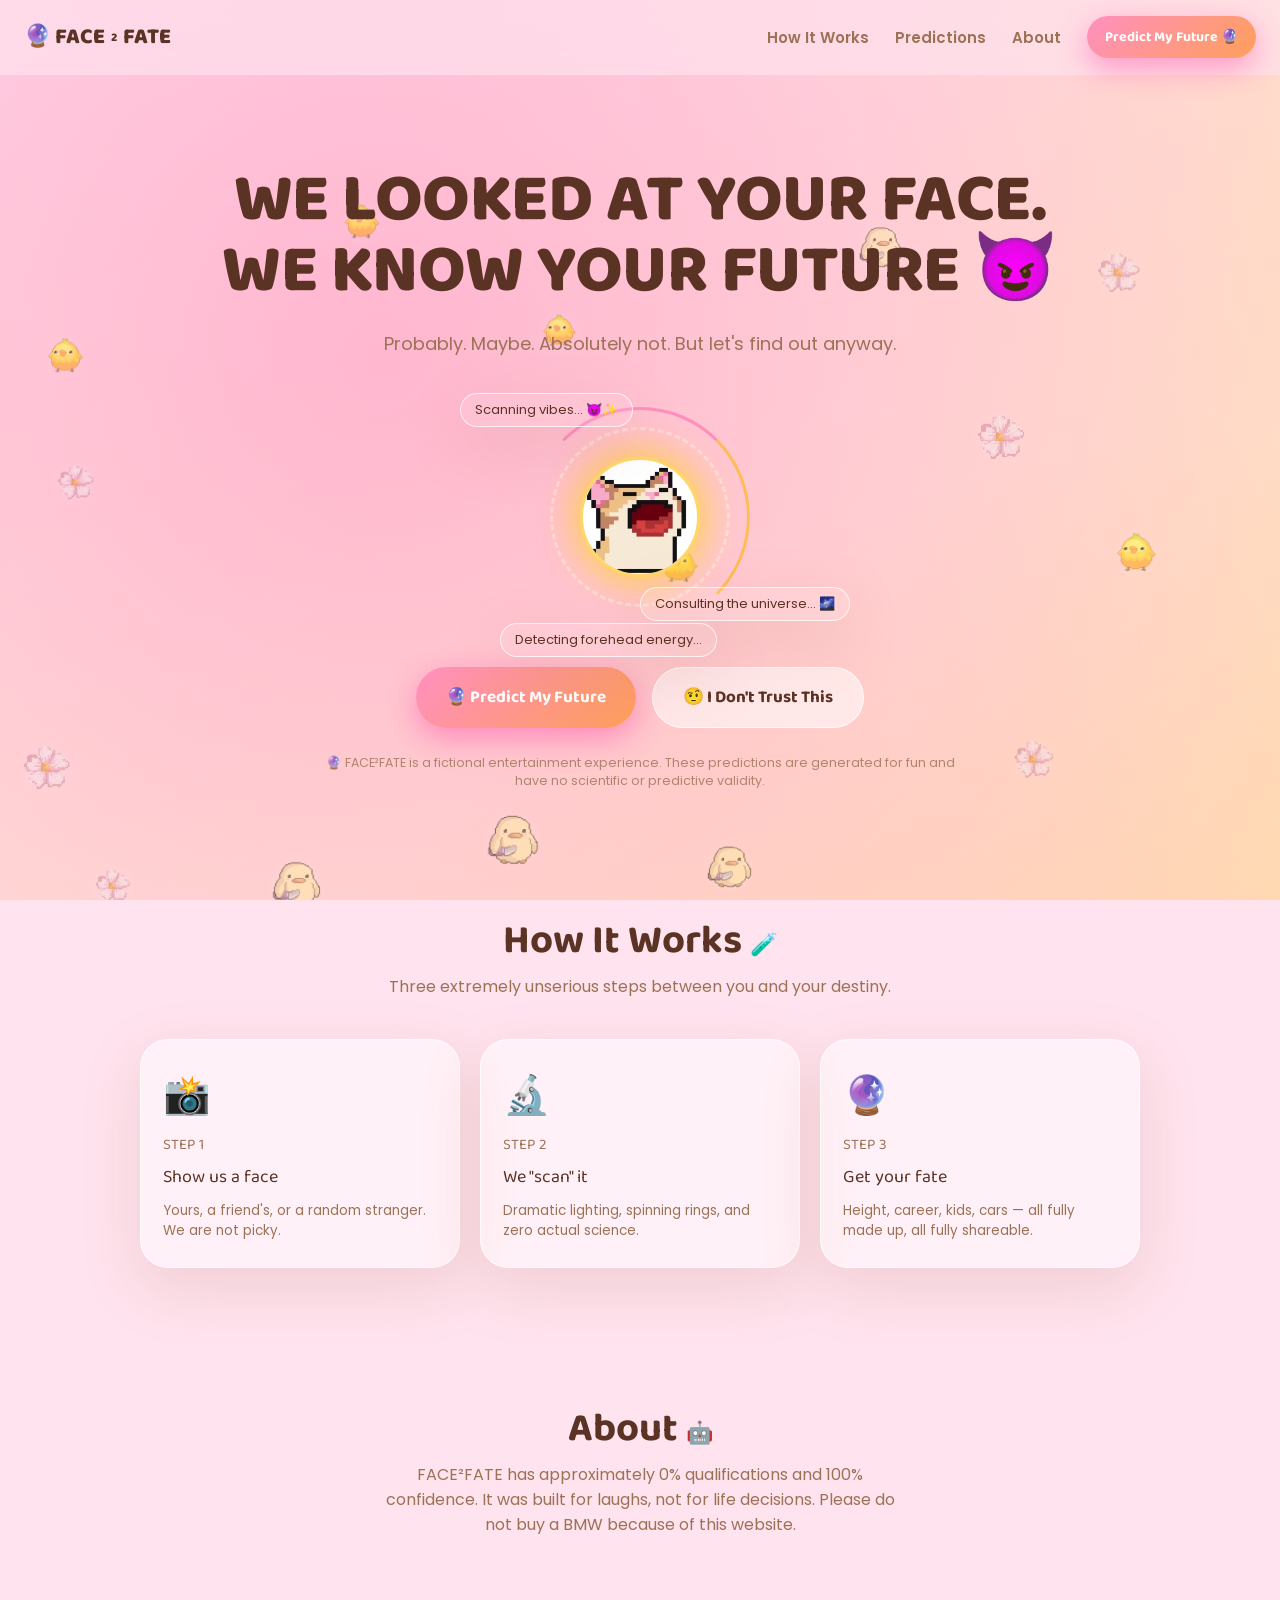
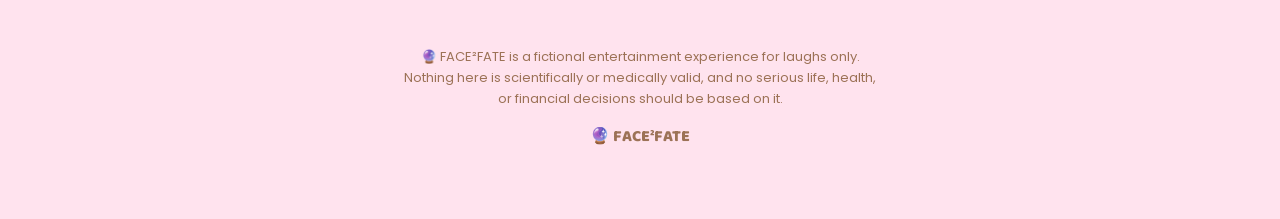
==== commit 5d4a5fcd: "new" ====
--- a/frontend/trial.html
+++ b/frontend/trial.html
@@ -8,16 +8,16 @@
 <link href="https://fonts.googleapis.com/css2?family=Baloo+2:wght@500;600;700;800&family=Poppins:wght@400;500;600;700&display=swap" rel="stylesheet">
 <style>
   :root{
-    --pink:#ff3ea5;
-    --purple:#7c3aed;
-    --cyan:#22d3ee;
-    --yellow:#ffd60a;
-    --bg-deep:#100a2e;
-    --bg-deep2:#1c1049;
-    --glass:rgba(255,255,255,0.08);
-    --glass-border:rgba(255,255,255,0.18);
-    --ink:#fff6ff;
-    --ink-dim:#c9c2e8;
+    --pink:#ff8fbf;
+    --orange:#ff9f5a;
+    --gold:#ffbe55;
+    --yellow:#ffd66b;
+    --bg-deep:#ffe3ee;
+    --bg-deep2:#fff0c9;
+    --glass:rgba(255,255,255,0.5);
+    --glass-border:rgba(255,255,255,0.75);
+    --ink:#5a3324;
+    --ink-dim:#9c7256;
     --radius-lg:28px;
     --radius-md:20px;
     --radius-sm:14px;
@@ -46,10 +46,10 @@
     inset:0;
     z-index:-2;
     background:
-      radial-gradient(circle at 15% 20%, rgba(248, 111, 184, 0.35), transparent 40%),
-      radial-gradient(circle at 85% 15%, rgba(82, 206, 226, 0.3), transparent 45%),
-      radial-gradient(circle at 50% 85%, rgba(158, 113, 236, 0.4), transparent 50%),
-      linear-gradient(160deg, var(--bg-deep), var(--bg-deep2) 60%, #240f3f 100%);
+      radial-gradient(circle at 15% 20%, rgba(255,143,191,0.55), transparent 45%),
+      radial-gradient(circle at 85% 15%, rgba(255,214,107,0.55), transparent 50%),
+      radial-gradient(circle at 50% 85%, rgba(255,159,90,0.45), transparent 55%),
+      linear-gradient(160deg, var(--bg-deep), var(--bg-deep2) 60%, #ffd9b0 100%);
     background-size:200% 200%;
     animation: bgShift 18s ease-in-out infinite;
   }
@@ -63,12 +63,12 @@
   }
   .floater{
     position:absolute;
-    font-size:28px;
-    opacity:0.35;
+    opacity:0.55;
     filter:drop-shadow(0 0 8px rgba(255,255,255,0.25));
     animation-name: floatUp;
     animation-timing-function: ease-in-out;
     animation-iteration-count: infinite;
+    object-fit:contain;
   }
   @keyframes floatUp{
     0%{ transform:translateY(0) translateX(0) rotate(0deg); }
@@ -84,7 +84,7 @@
     backdrop-filter:blur(18px);
     -webkit-backdrop-filter:blur(18px);
     border-radius:var(--radius-lg);
-    box-shadow:0 20px 60px rgba(0,0,0,0.35);
+    box-shadow:0 20px 60px rgba(180,110,90,0.18);
   }
   .btn{
     display:inline-flex;align-items:center;gap:8px;
@@ -100,17 +100,17 @@
   .btn:active{transform:scale(0.95);}
   .btn:hover{transform:translateY(-3px) scale(1.03);}
   .btn-primary{
-    background:linear-gradient(135deg, var(--pink), var(--purple));
+    background:linear-gradient(135deg, var(--pink), var(--orange));
     color:white;
     box-shadow:0 10px 30px rgba(255,62,165,0.45);
   }
   .btn-primary:hover{ box-shadow:0 16px 40px rgba(255,62,165,0.65); }
   .btn-ghost{
-    background:rgba(255,255,255,0.08);
+    background:rgba(255,255,255,0.55);
     color:var(--ink);
     border:1.5px solid var(--glass-border);
   }
-  .btn-ghost:hover{background:rgba(255,255,255,0.16);}
+  .btn-ghost:hover{background:rgba(255,255,255,0.8);}
   .btn-small{padding:10px 18px;font-size:14px;border-radius:100px;}
   .pill{
     display:inline-block;
@@ -122,7 +122,7 @@
     color:var(--ink-dim);
   }
   .grad-text{
-    background:linear-gradient(120deg,var(--pink),var(--yellow) 45%,var(--cyan) 75%,var(--purple));
+    background:linear-gradient(120deg,var(--pink),var(--yellow) 45%,var(--gold) 75%,var(--orange));
     -webkit-background-clip:text;background-clip:text;color:transparent;
   }
   .screen{ display:none; animation:fadeIn .5s ease both; }
@@ -139,7 +139,7 @@
     display:flex; align-items:center; justify-content:space-between;
     padding:16px 24px;
     backdrop-filter:blur(14px); -webkit-backdrop-filter:blur(14px);
-    background:rgba(16,10,46,0.55);
+    background:rgba(255,227,238,0.65);
     border-bottom:1px solid rgba(255,255,255,0.08);
   }
   .logo{
@@ -175,7 +175,7 @@
     border-radius:50%;
     border:3px solid transparent;
     border-top-color:var(--pink);
-    border-right-color:var(--cyan);
+    border-right-color:var(--gold);
     animation:spin 3s linear infinite;
   }
   .scanner-hero .ring2{
@@ -251,7 +251,7 @@
     transition:border-color .2s, background .2s;
   }
   .dropzone:hover, .dropzone.drag{ border-color:var(--pink); background:rgba(255,62,165,0.08); }
-  .dropzone.camera-active{ cursor:default; padding:0; border-style:solid; border-color:var(--cyan); }
+  .dropzone.camera-active{ cursor:default; padding:0; border-style:solid; border-color:var(--gold); }
   .dropzone .big-emoji{ font-size:52px; display:block; margin-bottom:14px; }
   .dropzone .main-txt{ font-family:'Baloo 2',cursive; font-size:20px; }
   .dropzone .sub-txt{ color:var(--ink-dim); font-size:14px; margin-top:6px; }
@@ -279,7 +279,7 @@
     position:absolute; top:50%; left:50%; transform:translate(-50%,-50%);
     width:240px; height:240px;
     border-radius:28px; overflow:hidden;
-    border:3px solid var(--cyan);
+    border:3px solid var(--gold);
     box-shadow:0 0 40px rgba(34,211,238,0.5);
   }
   .orbit-bubble{
@@ -290,7 +290,7 @@
     font-size:12px;
     font-family:'Baloo 2',cursive;
     white-space:nowrap;
-    background:rgba(255,255,255,0.12);
+    background:rgba(90,51,36,0.14);
     border:1px solid var(--glass-border);
     pointer-events:none;
     z-index:5;
@@ -298,8 +298,8 @@
   .scan-frame img{ width:100%; height:100%; object-fit:cover; display:block; }
   .scan-line{
     position:absolute; left:0; right:0; height:3px;
-    background:linear-gradient(90deg, transparent, var(--cyan), transparent);
-    box-shadow:0 0 12px 3px var(--cyan);
+    background:linear-gradient(90deg, transparent, var(--gold), transparent);
+    box-shadow:0 0 12px 3px var(--gold);
     animation:scanMove 1.6s ease-in-out infinite;
   }
   @keyframes scanMove{ 0%{ top:0%;} 50%{top:96%;} 100%{top:0%;} }
@@ -310,12 +310,12 @@
   .corner.br{ bottom:6px; right:6px; border-left:none; border-top:none; }
   .scan-msg{ font-family:'Baloo 2',cursive; font-size:19px; min-height:28px; }
   .progress-outer{
-    width:100%; height:14px; border-radius:100px; background:rgba(255,255,255,0.12);
+    width:100%; height:14px; border-radius:100px; background:rgba(90,51,36,0.14);
     margin-top:20px; overflow:hidden; border:1px solid var(--glass-border);
   }
   .progress-inner{
     height:100%; border-radius:100px; width:0%;
-    background:linear-gradient(90deg, var(--pink), var(--yellow), var(--cyan));
+    background:linear-gradient(90deg, var(--pink), var(--yellow), var(--gold));
     transition:width .4s ease;
   }
   .progress-pct{ margin-top:8px; font-size:13px; color:var(--ink-dim); }
@@ -335,7 +335,7 @@
   }
   .meter-card{ padding:18px 20px; }
   .meter-label{ display:flex; justify-content:space-between; font-size:14px; margin-bottom:8px; font-weight:600; }
-  .meter-bar-outer{ height:10px; border-radius:100px; background:rgba(255,255,255,0.12); overflow:hidden; }
+  .meter-bar-outer{ height:10px; border-radius:100px; background:rgba(90,51,36,0.14); overflow:hidden; }
   .meter-bar-inner{ height:100%; border-radius:100px; width:0%; transition:width 1.1s cubic-bezier(.2,.8,.2,1); }
 
   .height-card{ max-width:560px; margin:50px auto; padding:40px; text-align:center; }
@@ -388,7 +388,7 @@
   .share-logo{ font-family:'Baloo 2',cursive; font-weight:800; font-size:18px; margin-top:10px; }
   .share-line{ font-size:13px; margin:4px 0; color:var(--ink-dim); }
   .share-stats{ display:flex; flex-wrap:wrap; gap:8px; justify-content:center; margin:14px 0; }
-  .share-stats span{ font-size:12px; background:rgba(255,255,255,0.12); padding:5px 10px; border-radius:100px; }
+  .share-stats span{ font-size:12px; background:rgba(90,51,36,0.14); padding:5px 10px; border-radius:100px; }
   .share-oneliner{ font-family:'Baloo 2',cursive; font-size:14px; margin:10px 0; }
   .share-footer{ font-size:11px; opacity:0.7; margin-top:10px; }
   .share-actions{ display:flex; gap:10px; justify-content:center; flex-wrap:wrap; margin-top:26px; }
@@ -398,7 +398,7 @@
   .compare-grid{ display:grid; grid-template-columns:1fr 1fr; gap:20px; max-width:760px; margin:20px auto; }
   @media (max-width:600px){ .compare-grid{ grid-template-columns:1fr; } }
   .compare-col{ padding:22px; text-align:center; }
-  .compare-col img{ width:80px;height:80px;border-radius:50%;object-fit:cover;border:3px solid var(--cyan); margin-bottom:10px;}
+  .compare-col img{ width:80px;height:80px;border-radius:50%;object-fit:cover;border:3px solid var(--gold); margin-bottom:10px;}
   .compare-row{ display:flex; justify-content:space-between; font-size:13.5px; padding:6px 0; border-bottom:1px solid rgba(255,255,255,0.08); }
 
   footer{ text-align:center; padding:50px 24px 70px; color:var(--ink-dim); font-size:13px; }
@@ -431,7 +431,7 @@
 <!-- ===================== HERO / LANDING ===================== -->
 <section id="home" class="screen active" data-screen="home">
   <div class="hero wrap">
-    <h1>WE LOOKED AT YOUR FACE.<br><span class="grad-text">WE KNOW YOUR FUTURE.</span> 😈✨</h1>
+    <h1>WE LOOKED AT YOUR FACE.<br> WE KNOW YOUR FUTURE 😈</h1>
     <p class="sub">Probably. Maybe. Absolutely not. But let's find out anyway.</p>
 
     <div class="scanner-hero">
@@ -546,7 +546,7 @@
     </div>
 
     <div id="predictions" class="section" style="padding-top:10px;">
-      <h2 class="section-title">YOUR FUTURE, <span class="grad-text">ACCORDING TO ABSOLUTELY NOTHING</span></h2>
+      <h2 class="section-title">YOUR FUTURE, ACCORDING TO ABSOLUTELY NOBODY </h2>
       <div class="pred-grid" id="predGrid"></div>
     </div>
 
@@ -641,18 +641,25 @@
 (function(){
   "use strict";
 
-  /* ================= FLOATING BACKGROUND EMOJIS ================= */
-  const floatEmojis = ["✨","💫","🔮","😈✨","🤖","😂","☁️","⭐"];
+  /* ================= FLOATING BACKGROUND IMAGES ================= */
+  const floatImages = [
+    "[data-uri]",
+    "[data-uri]